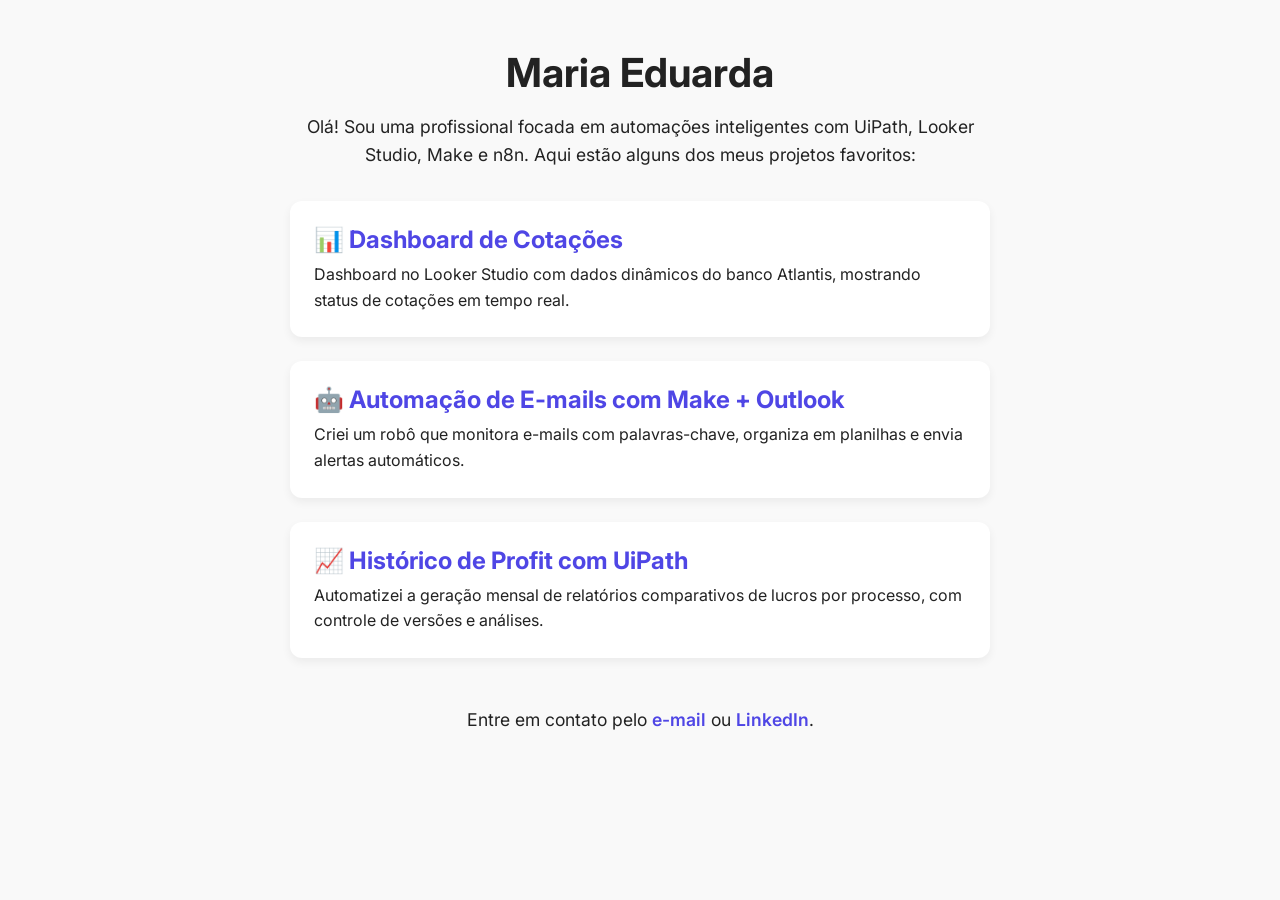
==== index.html @ 0a496913 "Create index.html" ====
<!DOCTYPE html>
<html lang="pt-br">
<head>
  <meta charset="UTF-8" />
  <meta name="viewport" content="width=device-width, initial-scale=1.0" />
  <title>Maria Eduarda · Portfólio</title>
  <link href="https://fonts.googleapis.com/css2?family=Inter:wght@400;600&display=swap" rel="stylesheet">
  <style>
    :root {
      --bg-color: #f9f9f9;
      --text-color: #222;
      --accent-color: #4f46e5;
    }

    * {
      margin: 0;
      padding: 0;
      box-sizing: border-box;
    }

    body {
      font-family: 'Inter', sans-serif;
      background: var(--bg-color);
      color: var(--text-color);
      display: flex;
      flex-direction: column;
      align-items: center;
      padding: 3rem 1rem;
    }

    .container {
      max-width: 700px;
      width: 100%;
      text-align: center;
    }

    h1 {
      font-size: 2.5rem;
      margin-bottom: 1rem;
    }

    p {
      font-size: 1.1rem;
      line-height: 1.6;
      margin-bottom: 2rem;
    }

    .projects {
      display: flex;
      flex-direction: column;
      gap: 1.5rem;
      margin-bottom: 3rem;
    }

    .project {
      background: white;
      border-radius: 12px;
      padding: 1.5rem;
      box-shadow: 0 4px 10px rgba(0, 0, 0, 0.06);
      text-align: left;
    }

    .project h2 {
      color: var(--accent-color);
      margin-bottom: 0.5rem;
    }

    .project p {
      font-size: 1rem;
      margin-bottom: 0;
    }

    footer a {
      color: var(--accent-color);
      text-decoration: none;
      font-weight: 600;
    }

    footer {
      font-size: 0.95rem;
    }
  </style>
</head>
<body>
  <div class="container">
    <h1>Maria Eduarda</h1>
    <p>Olá! Sou uma profissional focada em automações inteligentes com UiPath, Looker Studio, Make e n8n. Aqui estão alguns dos meus projetos favoritos:</p>

    <div class="projects">
      <div class="project">
        <h2>📊 Dashboard de Cotações</h2>
        <p>Dashboard no Looker Studio com dados dinâmicos do banco Atlantis, mostrando status de cotações em tempo real.</p>
      </div>
      <div class="project">
        <h2>🤖 Automação de E-mails com Make + Outlook</h2>
        <p>Criei um robô que monitora e-mails com palavras-chave, organiza em planilhas e envia alertas automáticos.</p>
      </div>
      <div class="project">
        <h2>📈 Histórico de Profit com UiPath</h2>
        <p>Automatizei a geração mensal de relatórios comparativos de lucros por processo, com controle de versões e análises.</p>
      </div>
    </div>

    <footer>
      <p>Entre em contato pelo <a href="mailto:seuemail@gmail.com">e-mail</a> ou <a href="https://www.linkedin.com/in/seulink">LinkedIn</a>.</p>
    </footer>
  </div>
</body>
</html>
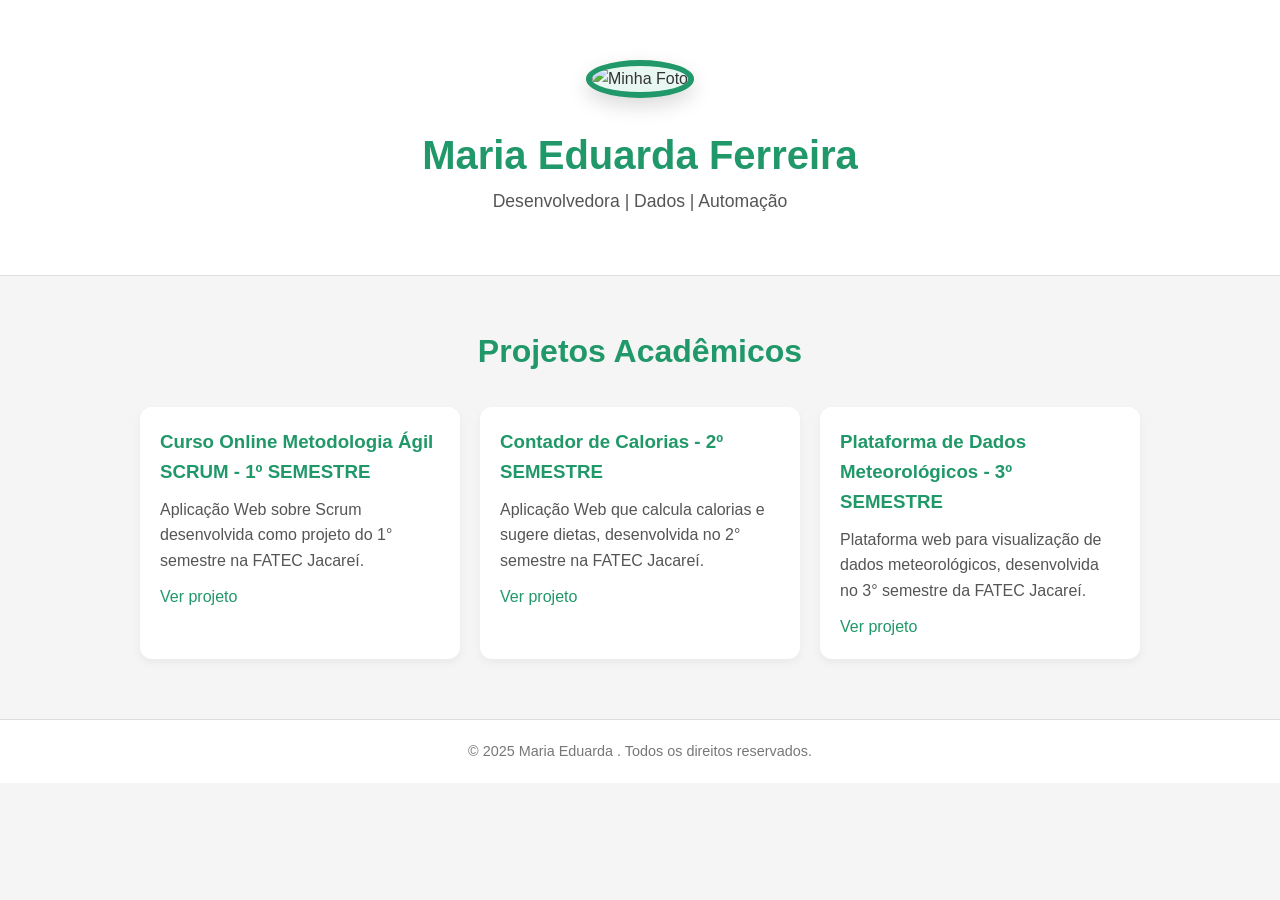
==== commit 3921436d: "Update index.html" ====
--- a/index.html
+++ b/index.html
@@ -3,15 +3,9 @@
 <head>
   <meta charset="UTF-8" />
   <meta name="viewport" content="width=device-width, initial-scale=1.0" />
-  <title>Maria Eduarda · Portfólio</title>
-  <link href="https://fonts.googleapis.com/css2?family=Inter:wght@400;600&display=swap" rel="stylesheet">
+  <title>Portfólio | Maria Eduarda Ferreira</title>
   <style>
-    :root {
-      --bg-color: #f9f9f9;
-      --text-color: #222;
-      --accent-color: #4f46e5;
-    }
-
+    /* Reset básico */
     * {
       margin: 0;
       padding: 0;
@@ -19,91 +13,158 @@
     }
 
     body {
-      font-family: 'Inter', sans-serif;
-      background: var(--bg-color);
-      color: var(--text-color);
-      display: flex;
-      flex-direction: column;
-      align-items: center;
-      padding: 3rem 1rem;
+      font-family: "Inter", sans-serif;
+      background-color: #f5f5f5;
+      color: #333;
+      line-height: 1.6;
     }
 
     .container {
-      max-width: 700px;
-      width: 100%;
-      text-align: center;
+      width: 90%;
+      max-width: 1000px;
+      margin: 0 auto;
     }
 
-    h1 {
-      font-size: 2.5rem;
-      margin-bottom: 1rem;
+    /* Header */
+    .header {
+      background-color: #fff;
+      padding: 60px 0;
+      text-align: center;
+      border-bottom: 1px solid #ddd;
     }
 
-    p {
-      font-size: 1.1rem;
-      line-height: 1.6;
-      margin-bottom: 2rem;
+    .profile-img {
+  width: 220px;
+  height: 220px;
+  object-fit: cover;
+  border-radius: 50%;
+  border: 6px solid #209869;
+  background-color: #e9f7f2;
+  box-shadow: 0 8px 20px rgba(0, 0, 0, 0.15);
+  transition: transform 0.3s ease, box-shadow 0.3s ease;
+  margin-bottom: 25px;
+}
+
+.profile-img:hover {
+  transform: scale(1.05);
+  box-shadow: 0 12px 30px rgba(0, 0, 0, 0.25);
+}
+
+
+    .header h1 {
+      font-size: 2.5rem;
+      color: #209869;
     }
 
-    .projects {
-      display: flex;
-      flex-direction: column;
-      gap: 1.5rem;
-      margin-bottom: 3rem;
+    .header p {
+      font-size: 1.1rem;
+      color: #555;
     }
 
-    .project {
-      background: white;
-      border-radius: 12px;
-      padding: 1.5rem;
-      box-shadow: 0 4px 10px rgba(0, 0, 0, 0.06);
-      text-align: left;
+    /* Projetos */
+    .projects h2 {
+      font-size: 2rem;
+      margin-bottom: 30px;
+      color: #209869;
+      text-align: center;
+      margin-top: 50px;
     }
 
-    .project h2 {
-      color: var(--accent-color);
-      margin-bottom: 0.5rem;
+    .project-list {
+      display: grid;
+      grid-template-columns: repeat(auto-fit, minmax(280px, 1fr));
+      gap: 20px;
     }
 
-    .project p {
-      font-size: 1rem;
-      margin-bottom: 0;
+    .project-card {
+      background-color: #fff;
+      border-radius: 12px;
+      padding: 20px;
+      box-shadow: 0 4px 10px rgba(0,0,0,0.05);
+      transition: transform 0.3s, box-shadow 0.3s;
     }
 
-    footer a {
-      color: var(--accent-color);
-      text-decoration: none;
-      font-weight: 600;
+    .project-card:hover {
+      transform: translateY(-5px);
+      box-shadow: 0 6px 20px rgba(0,0,0,0.1);
     }
 
-    footer {
-      font-size: 0.95rem;
+    .project-card h3 {
+      color: #209869;
+      margin-bottom: 10px;
+    }
+
+    .project-card p {
+      color: #555;
+    }
+
+    .project-card a {
+      display: inline-block;
+      margin-top: 10px;
+      color: #209869;
+      text-decoration: none;
+    }
+
+    .project-card a:hover {
+      text-decoration: underline;
+    }
+
+    /* Footer */
+    .footer {
+      text-align: center;
+      padding: 20px;
+      background-color: #fff;
+      border-top: 1px solid #ddd;
+      margin-top: 60px;
+    }
+
+    .footer p {
+      color: #777;
+      font-size: 0.9rem;
     }
   </style>
 </head>
+
 <body>
-  <div class="container">
-    <h1>Maria Eduarda</h1>
-    <p>Olá! Sou uma profissional focada em automações inteligentes com UiPath, Looker Studio, Make e n8n. Aqui estão alguns dos meus projetos favoritos:</p>
+  <header class="header">
+    <div class="container">
+      <img src="/images/sua-foto.jpeg" alt="Minha Foto" class="profile-img" />
+      <h1>Maria Eduarda Ferreira</h1>
+      <p>Desenvolvedora | Dados | Automação</p>
+    </div>
+  </header>
 
-    <div class="projects">
-      <div class="project">
-        <h2>📊 Dashboard de Cotações</h2>
-        <p>Dashboard no Looker Studio com dados dinâmicos do banco Atlantis, mostrando status de cotações em tempo real.</p>
+  <main class="container">
+
+    <!-- Seção Projetos Acadêmicos -->
+    <section class="projects">
+      <h2>Projetos Acadêmicos</h2>
+      <div class="project-list">
+
+        <div class="project-card">
+          <h3>Curso Online Metodologia Ágil SCRUM - 1º SEMESTRE</h3>
+          <p>Aplicação Web sobre Scrum desenvolvida como projeto do 1° semestre na FATEC Jacareí.</p>
+          <a href="https://github.com/TechWizards-Tech/DSM-1" target="_blank">Ver projeto</a>
+        </div>
+
+        <div class="project-card">
+          <h3>Contador de Calorias - 2º SEMESTRE</h3>
+          <p>Aplicação Web que calcula calorias e sugere dietas, desenvolvida no 2° semestre na FATEC Jacareí.</p>
+          <a href="https://github.com/TechWizards-Tech/DSM-2" target="_blank">Ver projeto</a>
+        </div>
+
+        <div class="project-card">
+          <h3>Plataforma de Dados Meteorológicos - 3º SEMESTRE</h3>
+          <p>Plataforma web para visualização de dados meteorológicos, desenvolvida no 3° semestre da FATEC Jacareí.</p>
+          <a href="https://github.com/TechWizards-Tech/HALF-TECH---DSM-3" target="_blank">Ver projeto</a>
+        </div>
+
       </div>
-      <div class="project">
-        <h2>🤖 Automação de E-mails com Make + Outlook</h2>
-        <p>Criei um robô que monitora e-mails com palavras-chave, organiza em planilhas e envia alertas automáticos.</p>
-      </div>
-      <div class="project">
-        <h2>📈 Histórico de Profit com UiPath</h2>
-        <p>Automatizei a geração mensal de relatórios comparativos de lucros por processo, com controle de versões e análises.</p>
-      </div>
-    </div>
 
-    <footer>
-      <p>Entre em contato pelo <a href="mailto:seuemail@gmail.com">e-mail</a> ou <a href="https://www.linkedin.com/in/seulink">LinkedIn</a>.</p>
-    </footer>
-  </div>
+  </main>
+
+  <footer class="footer">
+    <p>© 2025 Maria Eduarda . Todos os direitos reservados.</p>
+  </footer>
 </body>
 </html>
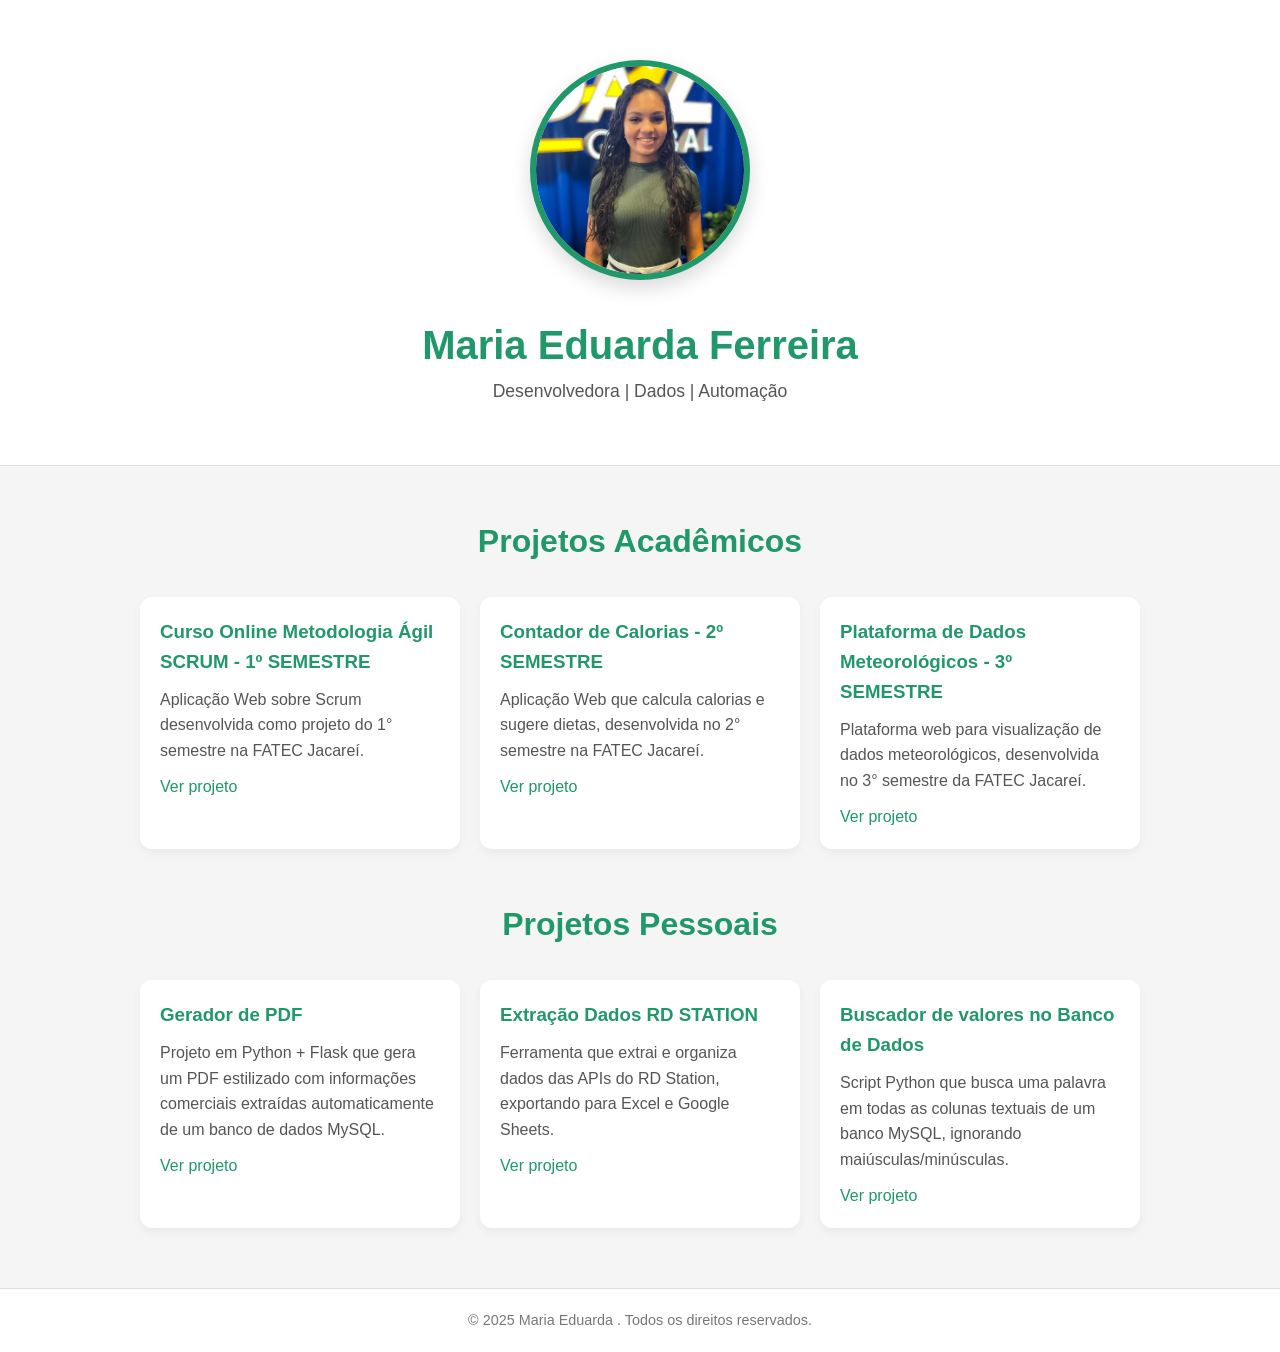
==== commit 3387ca5c: "Add files via upload" ====
--- a/index.html
+++ b/index.html
@@ -1,170 +1,190 @@
-<!DOCTYPE html>
-<html lang="pt-br">
-<head>
-  <meta charset="UTF-8" />
-  <meta name="viewport" content="width=device-width, initial-scale=1.0" />
-  <title>Portfólio | Maria Eduarda Ferreira</title>
-  <style>
-    /* Reset básico */
-    * {
-      margin: 0;
-      padding: 0;
-      box-sizing: border-box;
-    }
-
-    body {
-      font-family: "Inter", sans-serif;
-      background-color: #f5f5f5;
-      color: #333;
-      line-height: 1.6;
-    }
-
-    .container {
-      width: 90%;
-      max-width: 1000px;
-      margin: 0 auto;
-    }
-
-    /* Header */
-    .header {
-      background-color: #fff;
-      padding: 60px 0;
-      text-align: center;
-      border-bottom: 1px solid #ddd;
-    }
-
-    .profile-img {
-  width: 220px;
-  height: 220px;
-  object-fit: cover;
-  border-radius: 50%;
-  border: 6px solid #209869;
-  background-color: #e9f7f2;
-  box-shadow: 0 8px 20px rgba(0, 0, 0, 0.15);
-  transition: transform 0.3s ease, box-shadow 0.3s ease;
-  margin-bottom: 25px;
-}
-
-.profile-img:hover {
-  transform: scale(1.05);
-  box-shadow: 0 12px 30px rgba(0, 0, 0, 0.25);
-}
-
-
-    .header h1 {
-      font-size: 2.5rem;
-      color: #209869;
-    }
-
-    .header p {
-      font-size: 1.1rem;
-      color: #555;
-    }
-
-    /* Projetos */
-    .projects h2 {
-      font-size: 2rem;
-      margin-bottom: 30px;
-      color: #209869;
-      text-align: center;
-      margin-top: 50px;
-    }
-
-    .project-list {
-      display: grid;
-      grid-template-columns: repeat(auto-fit, minmax(280px, 1fr));
-      gap: 20px;
-    }
-
-    .project-card {
-      background-color: #fff;
-      border-radius: 12px;
-      padding: 20px;
-      box-shadow: 0 4px 10px rgba(0,0,0,0.05);
-      transition: transform 0.3s, box-shadow 0.3s;
-    }
-
-    .project-card:hover {
-      transform: translateY(-5px);
-      box-shadow: 0 6px 20px rgba(0,0,0,0.1);
-    }
-
-    .project-card h3 {
-      color: #209869;
-      margin-bottom: 10px;
-    }
-
-    .project-card p {
-      color: #555;
-    }
-
-    .project-card a {
-      display: inline-block;
-      margin-top: 10px;
-      color: #209869;
-      text-decoration: none;
-    }
-
-    .project-card a:hover {
-      text-decoration: underline;
-    }
-
-    /* Footer */
-    .footer {
-      text-align: center;
-      padding: 20px;
-      background-color: #fff;
-      border-top: 1px solid #ddd;
-      margin-top: 60px;
-    }
-
-    .footer p {
-      color: #777;
-      font-size: 0.9rem;
-    }
-  </style>
-</head>
-
-<body>
-  <header class="header">
-    <div class="container">
-      <img src="/images/sua-foto.jpeg" alt="Minha Foto" class="profile-img" />
-      <h1>Maria Eduarda Ferreira</h1>
-      <p>Desenvolvedora | Dados | Automação</p>
-    </div>
-  </header>
-
-  <main class="container">
-
-    <!-- Seção Projetos Acadêmicos -->
-    <section class="projects">
-      <h2>Projetos Acadêmicos</h2>
-      <div class="project-list">
-
-        <div class="project-card">
-          <h3>Curso Online Metodologia Ágil SCRUM - 1º SEMESTRE</h3>
-          <p>Aplicação Web sobre Scrum desenvolvida como projeto do 1° semestre na FATEC Jacareí.</p>
-          <a href="https://github.com/TechWizards-Tech/DSM-1" target="_blank">Ver projeto</a>
-        </div>
-
-        <div class="project-card">
-          <h3>Contador de Calorias - 2º SEMESTRE</h3>
-          <p>Aplicação Web que calcula calorias e sugere dietas, desenvolvida no 2° semestre na FATEC Jacareí.</p>
-          <a href="https://github.com/TechWizards-Tech/DSM-2" target="_blank">Ver projeto</a>
-        </div>
-
-        <div class="project-card">
-          <h3>Plataforma de Dados Meteorológicos - 3º SEMESTRE</h3>
-          <p>Plataforma web para visualização de dados meteorológicos, desenvolvida no 3° semestre da FATEC Jacareí.</p>
-          <a href="https://github.com/TechWizards-Tech/HALF-TECH---DSM-3" target="_blank">Ver projeto</a>
-        </div>
-
-      </div>
-
-  </main>
-
-  <footer class="footer">
-    <p>© 2025 Maria Eduarda . Todos os direitos reservados.</p>
-  </footer>
-</body>
-</html>
+<!DOCTYPE html>
+<html lang="pt-br">
+<head>
+  <meta charset="UTF-8" />
+  <meta name="viewport" content="width=device-width, initial-scale=1.0" />
+  <title>Portfólio | Maria Eduarda Ferreira</title>
+  <style>
+    /* Reset básico */
+    * {
+      margin: 0;
+      padding: 0;
+      box-sizing: border-box;
+    }
+
+    body {
+      font-family: "Inter", sans-serif;
+      background-color: #f5f5f5;
+      color: #333;
+      line-height: 1.6;
+    }
+
+    .container {
+      width: 90%;
+      max-width: 1000px;
+      margin: 0 auto;
+    }
+
+    /* Header */
+    .header {
+      background-color: #fff;
+      padding: 60px 0;
+      text-align: center;
+      border-bottom: 1px solid #ddd;
+    }
+
+    .profile-img {
+      width: 220px;
+      height: 220px;
+      object-fit: cover;
+      border-radius: 50%;
+      border: 6px solid #209869;
+      background-color: #e9f7f2;
+      box-shadow: 0 8px 20px rgba(0, 0, 0, 0.15);
+      transition: transform 0.3s ease, box-shadow 0.3s ease;
+      margin-bottom: 25px;
+    }
+
+    .profile-img:hover {
+      transform: scale(1.05);
+      box-shadow: 0 12px 30px rgba(0, 0, 0, 0.25);
+    }
+
+    .header h1 {
+      font-size: 2.5rem;
+      color: #209869;
+    }
+
+    .header p {
+      font-size: 1.1rem;
+      color: #555;
+    }
+
+    /* Projetos */
+    .projects h2 {
+      font-size: 2rem;
+      margin-bottom: 30px;
+      color: #209869;
+      text-align: center;
+      margin-top: 50px;
+    }
+
+    .project-list {
+      display: grid;
+      grid-template-columns: repeat(auto-fit, minmax(280px, 1fr));
+      gap: 20px;
+    }
+
+    .project-card {
+      background-color: #fff;
+      border-radius: 12px;
+      padding: 20px;
+      box-shadow: 0 4px 10px rgba(0, 0, 0, 0.05);
+      transition: transform 0.3s, box-shadow 0.3s;
+    }
+
+    .project-card:hover {
+      transform: translateY(-5px);
+      box-shadow: 0 6px 20px rgba(0, 0, 0, 0.1);
+    }
+
+    .project-card h3,
+    .project-card h2 {
+      color: #209869;
+      margin-bottom: 10px;
+    }
+
+    .project-card p {
+      color: #555;
+    }
+
+    .project-card a {
+      display: inline-block;
+      margin-top: 10px;
+      color: #209869;
+      text-decoration: none;
+    }
+
+    .project-card a:hover {
+      text-decoration: underline;
+    }
+
+    /* Footer */
+    .footer {
+      text-align: center;
+      padding: 20px;
+      background-color: #fff;
+      border-top: 1px solid #ddd;
+      margin-top: 60px;
+    }
+
+    .footer p {
+      color: #777;
+      font-size: 0.9rem;
+    }
+  </style>
+</head>
+
+<body>
+  <header class="header">
+    <div class="container">
+      <img src="imagens/foto.jpeg" alt="Minha Foto" class="profile-img" />
+      <h1>Maria Eduarda Ferreira</h1>
+      <p>Desenvolvedora | Dados | Automação</p>
+    </div>
+  </header>
+
+  <main class="container">
+
+    <!-- Seção Projetos Acadêmicos -->
+    <section class="projects">
+      <h2>Projetos Acadêmicos</h2>
+      <div class="project-list">
+        <div class="project-card">
+          <h3>Curso Online Metodologia Ágil SCRUM - 1º SEMESTRE</h3>
+          <p>Aplicação Web sobre Scrum desenvolvida como projeto do 1° semestre na FATEC Jacareí.</p>
+          <a href="https://github.com/TechWizards-Tech/DSM-1" target="_blank">Ver projeto</a>
+        </div>
+
+        <div class="project-card">
+          <h3>Contador de Calorias - 2º SEMESTRE</h3>
+          <p>Aplicação Web que calcula calorias e sugere dietas, desenvolvida no 2° semestre na FATEC Jacareí.</p>
+          <a href="https://github.com/TechWizards-Tech/DSM-2" target="_blank">Ver projeto</a>
+        </div>
+
+        <div class="project-card">
+          <h3>Plataforma de Dados Meteorológicos - 3º SEMESTRE</h3>
+          <p>Plataforma web para visualização de dados meteorológicos, desenvolvida no 3° semestre da FATEC Jacareí.</p>
+          <a href="https://github.com/TechWizards-Tech/HALF-WIZARDS---DSM-3.git" target="_blank">Ver projeto</a>
+        </div>
+      </div>
+
+      <!-- Seção Projetos Pessoais -->
+      <h2>Projetos Pessoais</h2>
+      <div class="project-list">
+        <div class="project-card">
+          <h3>Gerador de PDF</h3>
+          <p>Projeto em Python + Flask que gera um PDF estilizado com informações comerciais extraídas automaticamente de um banco de dados MySQL.</p>
+          <a href="https://github.com/ferreira-me/GERADOR_PDF.git" target="_blank">Ver projeto</a>
+        </div>
+
+        <div class="project-card">
+          <h3>Extração Dados RD STATION</h3>
+          <p>Ferramenta que extrai e organiza dados das APIs do RD Station, exportando para Excel e Google Sheets.</p>
+          <a href="https://github.com/ferreira-me/RDSTATION_DATA_EXTRACTOR.git" target="_blank">Ver projeto</a>
+        </div>
+
+        <div class="project-card">
+          <h3>Buscador de valores no Banco de Dados</h3>
+          <p>Script Python que busca uma palavra em todas as colunas textuais de um banco MySQL, ignorando maiúsculas/minúsculas.</p>
+          <a href="https://github.com/ferreira-me/BUSCADOR_PALAVRA_BANCO_DE_DADOS.git" target="_blank">Ver projeto</a>
+        </div>
+      </div>
+    </section>
+  </main>
+
+  <footer class="footer">
+    <p>© 2025 Maria Eduarda . Todos os direitos reservados.</p>
+  </footer>
+</body>
+</html>
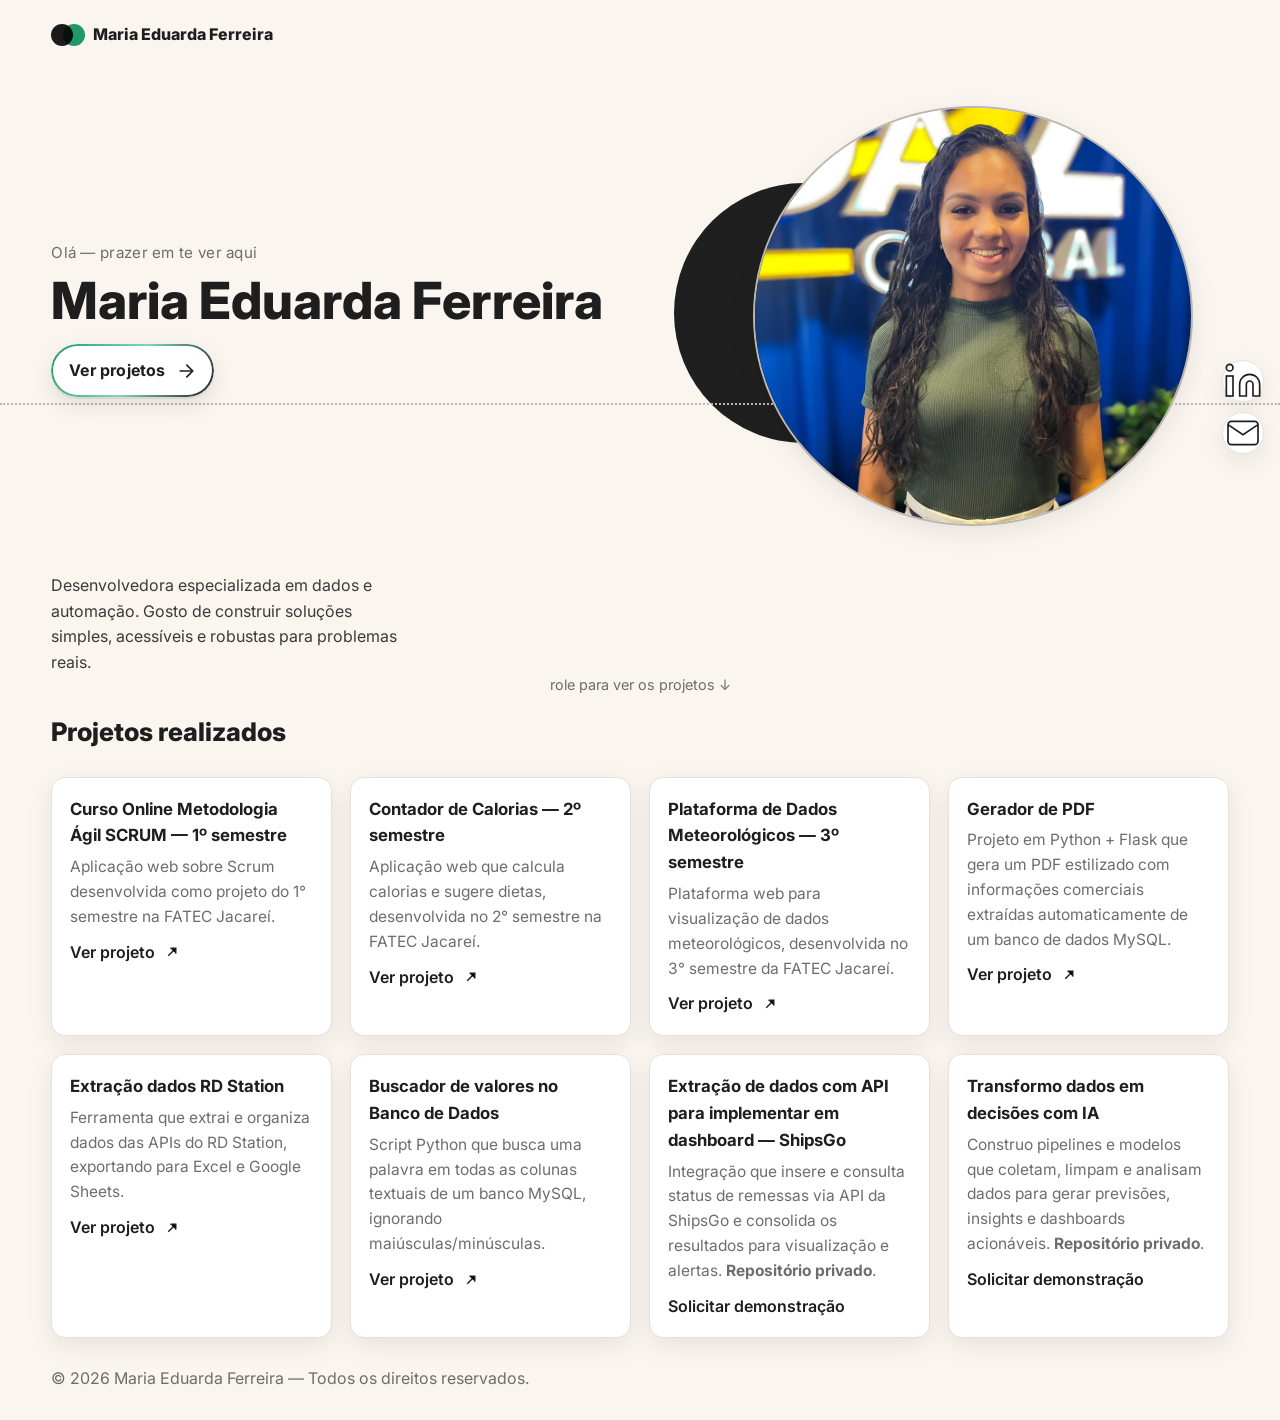
==== commit a94953aa: "Update index.html" ====
--- a/index.html
+++ b/index.html
@@ -1,190 +1,235 @@
-<!DOCTYPE html>
+<!doctype html>
 <html lang="pt-br">
 <head>
-  <meta charset="UTF-8" />
-  <meta name="viewport" content="width=device-width, initial-scale=1.0" />
-  <title>Portfólio | Maria Eduarda Ferreira</title>
+  <meta charset="utf-8" />
+  <meta name="viewport" content="width=device-width, initial-scale=1" />
+  <title>Maria Eduarda Ferreira — Portfólio</title>
+  <meta name="description" content="Portfólio minimalista de Maria Eduarda Ferreira — Desenvolvedora focada em dados e automação." />
+  <link rel="preconnect" href="https://fonts.googleapis.com">
+  <link rel="preconnect" href="https://fonts.gstatic.com" crossorigin>
+  <link href="https://fonts.googleapis.com/css2?family=Inter:wght@400;600;800&display=swap" rel="stylesheet">
   <style>
-    /* Reset básico */
-    * {
-      margin: 0;
-      padding: 0;
-      box-sizing: border-box;
-    }
-
-    body {
-      font-family: "Inter", sans-serif;
-      background-color: #f5f5f5;
-      color: #333;
-      line-height: 1.6;
-    }
-
-    .container {
-      width: 90%;
-      max-width: 1000px;
-      margin: 0 auto;
-    }
-
-    /* Header */
-    .header {
-      background-color: #fff;
-      padding: 60px 0;
-      text-align: center;
-      border-bottom: 1px solid #ddd;
-    }
-
-    .profile-img {
-      width: 220px;
-      height: 220px;
-      object-fit: cover;
-      border-radius: 50%;
-      border: 6px solid #209869;
-      background-color: #e9f7f2;
-      box-shadow: 0 8px 20px rgba(0, 0, 0, 0.15);
-      transition: transform 0.3s ease, box-shadow 0.3s ease;
-      margin-bottom: 25px;
-    }
-
-    .profile-img:hover {
-      transform: scale(1.05);
-      box-shadow: 0 12px 30px rgba(0, 0, 0, 0.25);
-    }
-
-    .header h1 {
-      font-size: 2.5rem;
-      color: #209869;
-    }
-
-    .header p {
-      font-size: 1.1rem;
-      color: #555;
-    }
-
-    /* Projetos */
-    .projects h2 {
-      font-size: 2rem;
-      margin-bottom: 30px;
-      color: #209869;
-      text-align: center;
-      margin-top: 50px;
-    }
-
-    .project-list {
-      display: grid;
-      grid-template-columns: repeat(auto-fit, minmax(280px, 1fr));
-      gap: 20px;
-    }
-
-    .project-card {
-      background-color: #fff;
-      border-radius: 12px;
-      padding: 20px;
-      box-shadow: 0 4px 10px rgba(0, 0, 0, 0.05);
-      transition: transform 0.3s, box-shadow 0.3s;
-    }
-
-    .project-card:hover {
-      transform: translateY(-5px);
-      box-shadow: 0 6px 20px rgba(0, 0, 0, 0.1);
-    }
-
-    .project-card h3,
-    .project-card h2 {
-      color: #209869;
-      margin-bottom: 10px;
-    }
-
-    .project-card p {
-      color: #555;
-    }
-
-    .project-card a {
-      display: inline-block;
-      margin-top: 10px;
-      color: #209869;
-      text-decoration: none;
-    }
-
-    .project-card a:hover {
-      text-decoration: underline;
-    }
-
-    /* Footer */
-    .footer {
-      text-align: center;
-      padding: 20px;
-      background-color: #fff;
-      border-top: 1px solid #ddd;
-      margin-top: 60px;
-    }
-
-    .footer p {
-      color: #777;
-      font-size: 0.9rem;
-    }
+    :root{
+      --bg:#fbf5f0; /* tom pêssego claro como no anexo */
+      --ink:#1e1e1e;
+      --muted:#6d6d6d;
+      --card:#ffffff;
+      --stroke:#e7e0da;
+      --accent:#209869; /* seu verde */
+      --shadow: 0 8px 26px rgba(0,0,0,.08);
+    }
+    @media (prefers-color-scheme: dark){
+      :root{ --bg:#0f1213; --ink:#ececec; --muted:#b8b8b8; --card:#121517; --stroke:#1f2426; --shadow: 0 10px 30px rgba(0,0,0,.45);}  
+    }
+    *{box-sizing:border-box;margin:0;padding:0}
+    html,body{height:100%}
+    body{font-family:"Inter",system-ui,Segoe UI,Roboto,Arial;color:var(--ink);background:var(--bg); line-height:1.6}
+    a{color:inherit;text-decoration:none}
+    a:focus-visible{outline:3px solid var(--accent);border-radius:8px;outline-offset:2px}
+
+    .container{width:92%;max-width:1200px;margin:0 auto}
+
+    /* ======= Topbar ======= */
+    .topbar{position:relative; z-index:3;}
+    .topbar-inner{display:flex; align-items:center; justify-content:space-between; padding:22px 0}
+    .brand{display:flex; align-items:center; gap:10px; font-weight:800}
+    .logo{position:relative; width:32px; height:22px}
+    .logo i{position:absolute; width:22px; height:22px; border-radius:50%}
+    .logo i:nth-child(1){left:0; top:0; background:#1b1b1b}
+    .logo i:nth-child(2){left:12px; top:0; background:var(--accent); mix-blend-mode:multiply}
+    .nav{display:flex; gap:28px; align-items:center}
+    .nav a{color:var(--ink); font-weight:600}
+    .nav a:hover{opacity:.7}
+    .lang{display:flex; align-items:center; gap:6px}
+
+    /* ======= Hero ======= */
+    .hero{position:relative; overflow:hidden}
+    .hero::before{ /* linha pontilhada atravessando, como no anexo */
+      content:""; position:absolute; left:0; right:0; top:52%; border-bottom:2px dotted #bcb6b1; z-index:1
+    }
+    .hero-inner{display:grid; grid-template-columns: 1.1fr .9fr; align-items:center; gap:40px; min-height:520px; padding:36px 0}
+    .kicker{font-size:.95rem; color:var(--muted); letter-spacing:.02em}
+    .title{font-size: clamp(2.2rem, 4vw, 3.6rem); line-height:1.02; font-weight:800; margin:8px 0 10px}
+    .cta-row{display:flex; gap:16px; align-items:center; margin-top:18px}
+    .btn{--glow:rgba(32,152,105,.35);position:relative;display:inline-flex;align-items:center;gap:10px;padding:14px 18px;border-radius:999px;font-weight:700;letter-spacing:.2px;color:var(--ink);background:var(--card);box-shadow:0 2px 0 rgba(0,0,0,.05),0 8px 22px rgba(0,0,0,.10);z-index:2;border:none}
+.btn::before{content:"";position:absolute;inset:0;border-radius:inherit;padding:1.8px;background:linear-gradient(120deg,var(--accent),#7fd8b7,#1f1f1f);-webkit-mask:linear-gradient(#000 0 0) content-box,linear-gradient(#000 0 0);-webkit-mask-composite:xor;mask-composite:exclude;pointer-events:none}
+.btn:hover{transform:translateY(-1px);box-shadow:0 10px 26px var(--glow);background:color-mix(in oklab,var(--accent) 16%, var(--card))}
+.btn:active{transform:translateY(0);box-shadow:0 2px 14px var(--glow)}
+.btn:focus-visible{outline:4px solid color-mix(in oklab,var(--accent) 55%, transparent);outline-offset:3px}
+.btn svg{width:20px;height:20px;transition:transform .25s ease}
+.btn:hover svg{transform:translateX(4px)}
+
+    /* Foto com moldura circular e shape por trás */
+    .photo-wrap{position:relative; width:min(440px, 80vw); margin-inline:auto}
+    .photo-wrap::before{content:""; position:absolute; width:260px; height:260px; background:#1f1f1f; border-radius:50%; left:-18%; top:18%; z-index:0}
+    .photo{position:relative; z-index:2; width:100%; aspect-ratio:1/1; object-fit:cover; border-radius:50%; border:2px solid #bcb6b1; background:#ddd; box-shadow:var(--shadow)}
+
+    /* Bloco de descrição à direita (como no anexo) */
+    .side-note{position:relative; z-index:2; max-width:360px; color:#3a3a3a}
+    @media (prefers-color-scheme: dark){ .side-note{color:#d5d5d5} }
+
+    /* Indicador de scroll */
+    .scroll-cue{position:absolute; left:50%; transform:translateX(-50%); bottom:16px; font-size:.9rem; color:var(--muted)}
+
+    /* ======= Projetos ======= */
+    section#projetos{padding:70px 0}
+    .section-title{font-size:1.6rem; font-weight:800; margin-bottom:24px}
+    .projects{display:grid; grid-template-columns: repeat(auto-fit, minmax(280px,1fr)); gap:18px}
+    .card{background:var(--card); border:1px solid var(--stroke); border-radius:14px; padding:18px; box-shadow:var(--shadow)}
+    .card h3{font-size:1.05rem; margin-bottom:6px}
+    .card p{color:var(--muted); font-size:.97rem}
+    .card a{display:inline-flex; align-items:center; gap:8px; margin-top:10px; font-weight:600}
+    .card a svg{width:18px; height:18px}
+
+    /* ======= Ícones laterais (opcional) ======= */
+    .side-icons{position:fixed; right:16px; top:40%; display:flex; flex-direction:column; gap:10px; z-index:10}
+    .side-icons a{width:42px; height:42px; display:grid; place-items:center; border-radius:50%; background:var(--card); border:1px solid var(--stroke); box-shadow:var(--shadow)}
+
+    /* ======= Responsivo ======= */
+    @media (max-width: 900px){
+      .hero-inner{grid-template-columns:1fr; gap:28px; min-height:unset}
+      .hero::before{top:48%}
+      .side-note{order:3}
+    }
+    /* --- Hover com cor nos cards de projeto (NÃO remover nada acima) --- */
+.card {
+  position: relative;
+  overflow: hidden;
+  transition: transform .28s ease, box-shadow .28s ease, border-color .28s ease;
+}
+
+.card::after {
+  content: "";
+  position: absolute;
+  inset: 0;
+  /* tinta verde suave; ajusta a opacidade se quiser mais/menos destaque */
+  background: linear-gradient(135deg, rgba(32,152,105,.14), rgba(32,152,105,0) 70%);
+  opacity: 0;
+  pointer-events: none;
+  transition: opacity .28s ease;
+}
+
+.card:hover {
+  transform: translateY(-4px);
+  box-shadow: 0 16px 36px rgba(0,0,0,.14);
+  border-color: rgba(32,152,105,.35); /* borda com tom do accent */
+}
+
+.card:hover::after { opacity: 1; }
+
+.card h3 { transition: color .28s ease; }
+.card:hover h3 { color: var(--accent); }
+
+/* (opcional) efeito glass sutil no hover:
+.card::after { backdrop-filter: blur(3px); }
+*/
+
   </style>
 </head>
-
 <body>
-  <header class="header">
-    <div class="container">
-      <img src="imagens/foto.jpeg" alt="Minha Foto" class="profile-img" />
-      <h1>Maria Eduarda Ferreira</h1>
-      <p>Desenvolvedora | Dados | Automação</p>
-    </div>
+
+  <!-- Topbar -->
+  <header class="topbar">
+    <div class="container topbar-inner">
+      <div class="brand" aria-label="Maria Eduarda Ferreira">
+        <span class="logo" aria-hidden="true"><i></i><i></i></span>
+        <span>Maria&nbsp;Eduarda&nbsp;Ferreira</span>
   </header>
 
-  <main class="container">
-
-    <!-- Seção Projetos Acadêmicos -->
-    <section class="projects">
-      <h2>Projetos Acadêmicos</h2>
-      <div class="project-list">
-        <div class="project-card">
-          <h3>Curso Online Metodologia Ágil SCRUM - 1º SEMESTRE</h3>
-          <p>Aplicação Web sobre Scrum desenvolvida como projeto do 1° semestre na FATEC Jacareí.</p>
-          <a href="https://github.com/TechWizards-Tech/DSM-1" target="_blank">Ver projeto</a>
-        </div>
-
-        <div class="project-card">
-          <h3>Contador de Calorias - 2º SEMESTRE</h3>
-          <p>Aplicação Web que calcula calorias e sugere dietas, desenvolvida no 2° semestre na FATEC Jacareí.</p>
-          <a href="https://github.com/TechWizards-Tech/DSM-2" target="_blank">Ver projeto</a>
-        </div>
-
-        <div class="project-card">
-          <h3>Plataforma de Dados Meteorológicos - 3º SEMESTRE</h3>
-          <p>Plataforma web para visualização de dados meteorológicos, desenvolvida no 3° semestre da FATEC Jacareí.</p>
-          <a href="https://github.com/TechWizards-Tech/HALF-WIZARDS---DSM-3.git" target="_blank">Ver projeto</a>
+  <!-- Ícones laterais (ex.: LinkedIn e e-mail) -->
+  <aside class="side-icons" aria-label="Contatos">
+    <a href="https://www.linkedin.com/in/mariafs15" target="_blank" rel="noopener noreferrer" title="LinkedIn — mariafs15" aria-label="Abrir LinkedIn de Maria Eduarda Ferreira">
+      <!-- ícone linkedin -->
+      <svg viewBox="0 0 24 24" fill="none" stroke="currentColor" xmlns="http://www.w3.org/2000/svg"><path d="M16 8a6 6 0 016 6v7h-4v-7a2 2 0 00-2-2c-1.1 0-2 .9-2 2v7h-4v-7a6 6 0 016-6z"/><rect x="2" y="9" width="4" height="12"/><circle cx="4" cy="4" r="2"/></svg>
+    </a>
+    <a href="mailto:mferreira1502s@gmail.com" title="E-mail">
+      <!-- ícone e-mail -->
+      <svg viewBox="0 0 24 24" fill="none" stroke="currentColor" xmlns="http://www.w3.org/2000/svg"><rect x="3" y="5" width="18" height="14" rx="2"/><path d="M3 7l9 6 9-6"/></svg>
+    </a>
+  </aside>
+
+  <!-- Hero -->
+  <section class="hero" aria-label="Apresentação">
+    <div class="container hero-inner">
+      <div>
+        <p class="kicker">Olá — prazer em te ver aqui</p>
+        <h1 class="title">Maria Eduarda Ferreira</h1>
+        <div class="cta-row">
+          <a class="btn" href="#projetos" aria-label="Ir para a seção de projetos"><span>Ver projetos</span><svg viewBox="0 0 24 24" xmlns="http://www.w3.org/2000/svg" aria-hidden="true"><path d="M5 12h14" stroke="currentColor" stroke-width="2" stroke-linecap="round"/><path d="M13 5l7 7-7 7" stroke="currentColor" stroke-width="2" stroke-linecap="round" fill="none"/></svg></a>
         </div>
       </div>
 
-      <!-- Seção Projetos Pessoais -->
-      <h2>Projetos Pessoais</h2>
-      <div class="project-list">
-        <div class="project-card">
-          <h3>Gerador de PDF</h3>
-          <p>Projeto em Python + Flask que gera um PDF estilizado com informações comerciais extraídas automaticamente de um banco de dados MySQL.</p>
-          <a href="https://github.com/ferreira-me/GERADOR_PDF.git" target="_blank">Ver projeto</a>
-        </div>
-
-        <div class="project-card">
-          <h3>Extração Dados RD STATION</h3>
-          <p>Ferramenta que extrai e organiza dados das APIs do RD Station, exportando para Excel e Google Sheets.</p>
-          <a href="https://github.com/ferreira-me/RDSTATION_DATA_EXTRACTOR.git" target="_blank">Ver projeto</a>
-        </div>
-
-        <div class="project-card">
-          <h3>Buscador de valores no Banco de Dados</h3>
-          <p>Script Python que busca uma palavra em todas as colunas textuais de um banco MySQL, ignorando maiúsculas/minúsculas.</p>
-          <a href="https://github.com/ferreira-me/BUSCADOR_PALAVRA_BANCO_DE_DADOS.git" target="_blank">Ver projeto</a>
-        </div>
+      <div class="photo-wrap" aria-hidden="false">
+        <img src="imagens/foto.jpeg" alt="Foto de Maria Eduarda Ferreira" class="photo" width="420" height="420" loading="eager" />
       </div>
-    </section>
+
+      <p class="side-note">Desenvolvedora especializada em dados e automação. Gosto de construir soluções simples, acessíveis e robustas para problemas reais.</p>
+    </div>
+    <div class="scroll-cue">role para ver os projetos ↓</div>
+  </section>
+
+  <!-- Projetos -->
+  <main id="projetos" class="container" role="main">
+    <h2 class="section-title">Projetos realizados</h2>
+    <div class="projects">
+      <article class="card">
+        <h3>Curso Online Metodologia Ágil SCRUM — 1º semestre</h3>
+        <p>Aplicação web sobre Scrum desenvolvida como projeto do 1° semestre na FATEC Jacareí.</p>
+        <a href="https://github.com/TechWizards-Tech/DSM-1" target="_blank" rel="noopener noreferrer">Ver projeto
+          <svg viewBox="0 0 24 24" xmlns="http://www.w3.org/2000/svg"><path d="M7 17L17 7" stroke="currentColor" stroke-width="2"/><path d="M10 7h7v7" stroke="currentColor" stroke-width="2"/></svg>
+        </a>
+      </article>
+      <article class="card">
+        <h3>Contador de Calorias — 2º semestre</h3>
+        <p>Aplicação web que calcula calorias e sugere dietas, desenvolvida no 2° semestre na FATEC Jacareí.</p>
+        <a href="https://github.com/TechWizards-Tech/DSM-2" target="_blank" rel="noopener noreferrer">Ver projeto
+          <svg viewBox="0 0 24 24" xmlns="http://www.w3.org/2000/svg"><path d="M7 17L17 7" stroke="currentColor" stroke-width="2"/><path d="M10 7h7v7" stroke="currentColor" stroke-width="2"/></svg>
+        </a>
+      </article>
+      <article class="card">
+        <h3>Plataforma de Dados Meteorológicos — 3º semestre</h3>
+        <p>Plataforma web para visualização de dados meteorológicos, desenvolvida no 3° semestre da FATEC Jacareí.</p>
+        <a href="https://github.com/TechWizards-Tech/HALF-WIZARDS---DSM-3.git" target="_blank" rel="noopener noreferrer">Ver projeto
+          <svg viewBox="0 0 24 24" xmlns="http://www.w3.org/2000/svg"><path d="M7 17L17 7" stroke="currentColor" stroke-width="2"/><path d="M10 7h7v7" stroke="currentColor" stroke-width="2"/></svg>
+        </a>
+      </article>
+      <article class="card">
+        <h3>Gerador de PDF</h3>
+        <p>Projeto em Python + Flask que gera um PDF estilizado com informações comerciais extraídas automaticamente de um banco de dados MySQL.</p>
+        <a href="https://github.com/ferreira-me/GERADOR_PDF.git" target="_blank" rel="noopener noreferrer">Ver projeto
+          <svg viewBox="0 0 24 24" xmlns="http://www.w3.org/2000/svg"><path d="M7 17L17 7" stroke="currentColor" stroke-width="2"/><path d="M10 7h7v7" stroke="currentColor" stroke-width="2"/></svg>
+        </a>
+      </article>
+      <article class="card">
+        <h3>Extração dados RD Station</h3>
+        <p>Ferramenta que extrai e organiza dados das APIs do RD Station, exportando para Excel e Google Sheets.</p>
+        <a href="https://github.com/ferreira-me/RDSTATION_DATA_EXTRACTOR.git" target="_blank" rel="noopener noreferrer">Ver projeto
+          <svg viewBox="0 0 24 24" xmlns="http://www.w3.org/2000/svg"><path d="M7 17L17 7" stroke="currentColor" stroke-width="2"/><path d="M10 7h7v7" stroke="currentColor" stroke-width="2"/></svg>
+        </a>
+      </article>
+      <article class="card">
+        <h3>Buscador de valores no Banco de Dados</h3>
+        <p>Script Python que busca uma palavra em todas as colunas textuais de um banco MySQL, ignorando maiúsculas/minúsculas.</p>
+        <a href="https://github.com/ferreira-me/BUSCADOR_PALAVRA_BANCO_DE_DADOS.git" target="_blank" rel="noopener noreferrer">Ver projeto
+          <svg viewBox="0 0 24 24" xmlns="http://www.w3.org/2000/svg"><path d="M7 17L17 7" stroke="currentColor" stroke-width="2"/><path d="M10 7h7v7" stroke="currentColor" stroke-width="2"/></svg>
+        </a>
+      </article>
+      <article class="card">
+        <h3>Extração de dados com API para implementar em dashboard — ShipsGo </h3>
+        <p>Integração que insere e consulta status de remessas via API da ShipsGo e consolida os resultados para visualização e alertas. <strong>Repositório privado</strong>.</p>
+        <a href="mailto:mferreira1502s@gmail.com?subject=Solicitar%20demonstra%C3%A7%C3%A3o%20ShipsGo&body=Ol%C3%A1%20Maria%2C%0D%0AQuero%20ver%20uma%20demonstra%C3%A7%C3%A3o%20do%20projeto%20de%20integra%C3%A7%C3%A3o%20com%20a%20API%20da%20ShipsGo.%0D%0AObrigada(o)!" aria-label="Solicitar demonstração do projeto ShipsGo">Solicitar demonstração</a>
+      </article>
+      <article class="card">
+        <h3>Transformo dados em decisões com IA</h3>
+        <p>Construo pipelines e modelos que coletam, limpam e analisam dados para gerar previsões, insights e dashboards acionáveis. <strong>Repositório privado</strong>.</p>
+        <a href="mailto:mferreira1502s@gmail.com?subject=Solicitar%20demonstra%C3%A7%C3%A3o%20ShipsGo&body=Ol%C3%A1%20Maria%2C%0D%0AQuero%20ver%20uma%20demonstra%C3%A7%C3%A3o%20do%20projeto%20de%20integra%C3%A7%C3%A3o%20com%20a%20API%20da%20ShipsGo.%0D%0AObrigada(o)!" aria-label="Solicitar demonstração do projeto ShipsGo">Solicitar demonstração</a>
+      </article>
+    </div>
   </main>
 
-  <footer class="footer">
-    <p>© 2025 Maria Eduarda . Todos os direitos reservados.</p>
+  <footer class="container" style="padding:28px 0; color:var(--muted);">
+    © <script>document.write(new Date().getFullYear())</script> Maria Eduarda Ferreira — Todos os direitos reservados.
   </footer>
 </body>
-</html>+</html>
+
